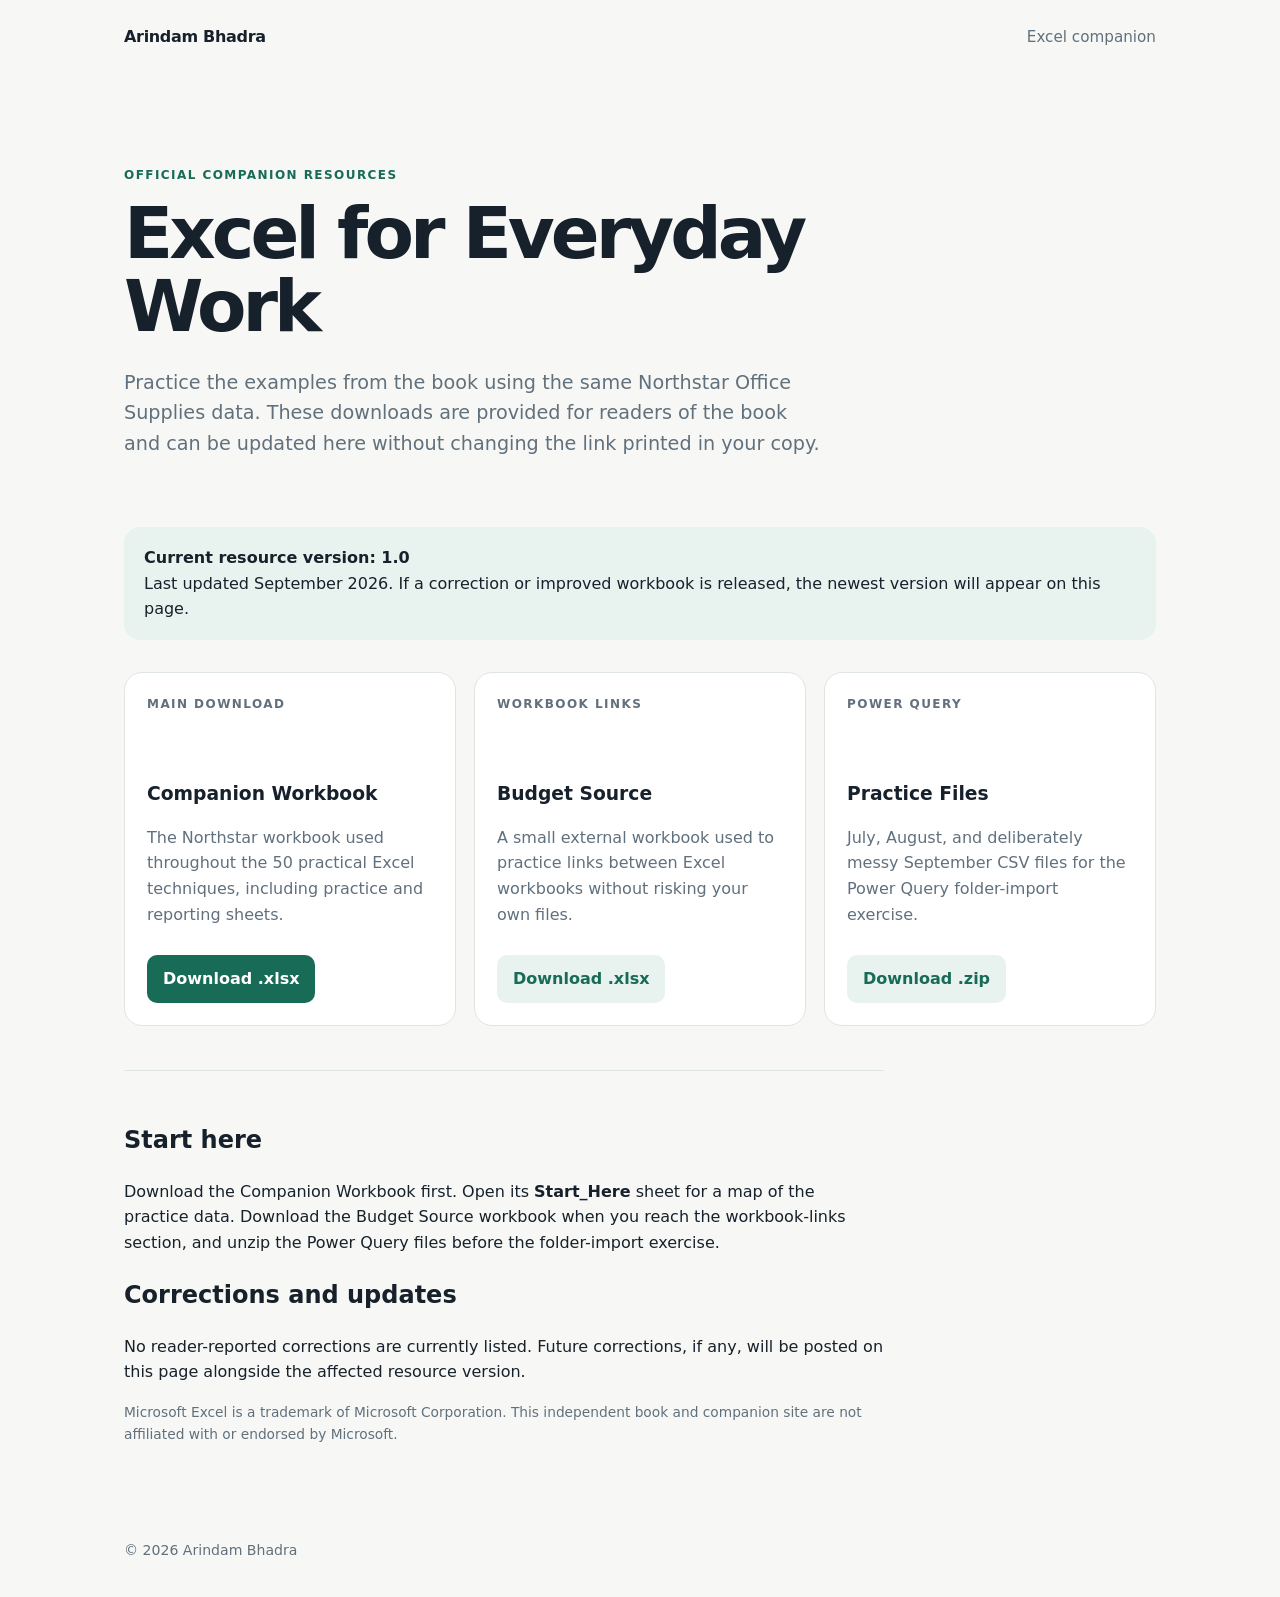
==== excel/index.html @ 5d4d0a57 "Add Excel companion resources page" ====
<!doctype html>
<html lang="en">
<head>
  <meta charset="utf-8" />
  <meta name="viewport" content="width=device-width, initial-scale=1" />
  <meta name="description" content="Official companion downloads for Excel for Everyday Work by Arindam Bhadra." />
  <title>Excel for Everyday Work | Companion Resources</title>
  <link rel="stylesheet" href="/styles.css" />
</head>
<body>
  <header class="site-header"><a class="brand" href="/">Arindam Bhadra</a><nav><a href="/excel/">Excel companion</a></nav></header>
  <main class="shell">
    <section class="resource-hero">
      <p class="eyebrow">Official companion resources</p>
      <h1>Excel for Everyday Work</h1>
      <p class="lede">Practice the examples from the book using the same Northstar Office Supplies data. These downloads are provided for readers of the book and can be updated here without changing the link printed in your copy.</p>
    </section>
    <div class="notice"><strong>Current resource version: 1.0</strong><br>Last updated September 2026. If a correction or improved workbook is released, the newest version will appear on this page.</div>
    <section class="resources">
      <article class="resource"><p class="eyebrow">Main download</p><h3>Companion Workbook</h3><p>The Northstar workbook used throughout the 50 practical Excel techniques, including practice and reporting sheets.</p><a class="button" href="/downloads/Excel_for_Everyday_Work_Companion.xlsx">Download .xlsx</a></article>
      <article class="resource"><p class="eyebrow">Workbook links</p><h3>Budget Source</h3><p>A small external workbook used to practice links between Excel workbooks without risking your own files.</p><a class="button secondary" href="/downloads/Budget_Source.xlsx">Download .xlsx</a></article>
      <article class="resource"><p class="eyebrow">Power Query</p><h3>Practice Files</h3><p>July, August, and deliberately messy September CSV files for the Power Query folder-import exercise.</p><a class="button secondary" href="/downloads/Power_Query_Practice_Files.zip">Download .zip</a></article>
    </section>
    <section class="help">
      <h2>Start here</h2>
      <p>Download the Companion Workbook first. Open its <strong>Start_Here</strong> sheet for a map of the practice data. Download the Budget Source workbook when you reach the workbook-links section, and unzip the Power Query files before the folder-import exercise.</p>
      <h2>Corrections and updates</h2>
      <p>No reader-reported corrections are currently listed. Future corrections, if any, will be posted on this page alongside the affected resource version.</p>
      <p class="meta">Microsoft Excel is a trademark of Microsoft Corporation. This independent book and companion site are not affiliated with or endorsed by Microsoft.</p>
    </section>
  </main>
  <footer>© <span id="year"></span> Arindam Bhadra</footer>
  <script>document.getElementById('year').textContent = new Date().getFullYear();</script>
</body>
</html>
---- styles.css ----
:root{--ink:#17212b;--muted:#61707d;--paper:#f7f8f5;--card:#fff;--accent:#176b57;--accent2:#e8f2ee;--line:#dfe5e1}*{box-sizing:border-box}html{scroll-behavior:smooth}body{margin:0;background:var(--paper);color:var(--ink);font-family:Inter,ui-sans-serif,system-ui,-apple-system,BlinkMacSystemFont,"Segoe UI",sans-serif;line-height:1.6}.site-header{max-width:1080px;margin:auto;padding:24px;display:flex;justify-content:space-between;align-items:center;gap:24px}.brand{font-weight:800;color:var(--ink);text-decoration:none;letter-spacing:-.02em}.site-header nav a{color:var(--muted);text-decoration:none;font-size:.95rem}.shell{max-width:1080px;margin:auto;padding:56px 24px 80px}.hero{max-width:760px;padding:32px 0 64px}.eyebrow{text-transform:uppercase;letter-spacing:.12em;font-size:.75rem;font-weight:800;color:var(--accent);margin:0 0 12px}.hero h1,.resource-hero h1{font-size:clamp(2.4rem,7vw,5.2rem);line-height:1.02;letter-spacing:-.055em;margin:0 0 24px;max-width:900px}.resource-hero h1{font-size:clamp(2.2rem,6vw,4.5rem)}.lede{font-size:1.2rem;color:var(--muted);max-width:700px}.book-grid{display:grid;gap:24px}.book-card{background:var(--card);border:1px solid var(--line);border-radius:24px;padding:28px;display:grid;grid-template-columns:140px 1fr;gap:28px;box-shadow:0 12px 35px rgba(23,33,43,.05)}.book-mark{height:180px;border-radius:12px;background:var(--accent);color:white;display:grid;place-items:center;font-weight:900;letter-spacing:.08em}.book-card h2,.resources h2{margin:0 0 8px;letter-spacing:-.03em}.button{display:inline-block;margin-top:12px;background:var(--accent);color:white;text-decoration:none;font-weight:750;padding:11px 16px;border-radius:10px}.button.secondary{background:var(--accent2);color:var(--accent)}.resource-hero{padding:36px 0 48px;max-width:850px}.notice{background:var(--accent2);border-radius:16px;padding:18px 20px;margin:0 0 32px}.resources{display:grid;grid-template-columns:repeat(3,1fr);gap:18px}.resource{background:white;border:1px solid var(--line);border-radius:18px;padding:22px}.resource h3{margin:0 0 8px}.resource p{color:var(--muted);min-height:72px}.meta{font-size:.86rem;color:var(--muted)}.help{margin-top:44px;border-top:1px solid var(--line);padding-top:30px;max-width:760px}footer{max-width:1080px;margin:auto;padding:0 24px 36px;color:var(--muted);font-size:.88rem}@media(max-width:720px){.site-header{align-items:flex-start;flex-direction:column}.shell{padding-top:20px}.book-card{grid-template-columns:1fr}.book-mark{height:110px}.resources{grid-template-columns:1fr}.resource p{min-height:0}}
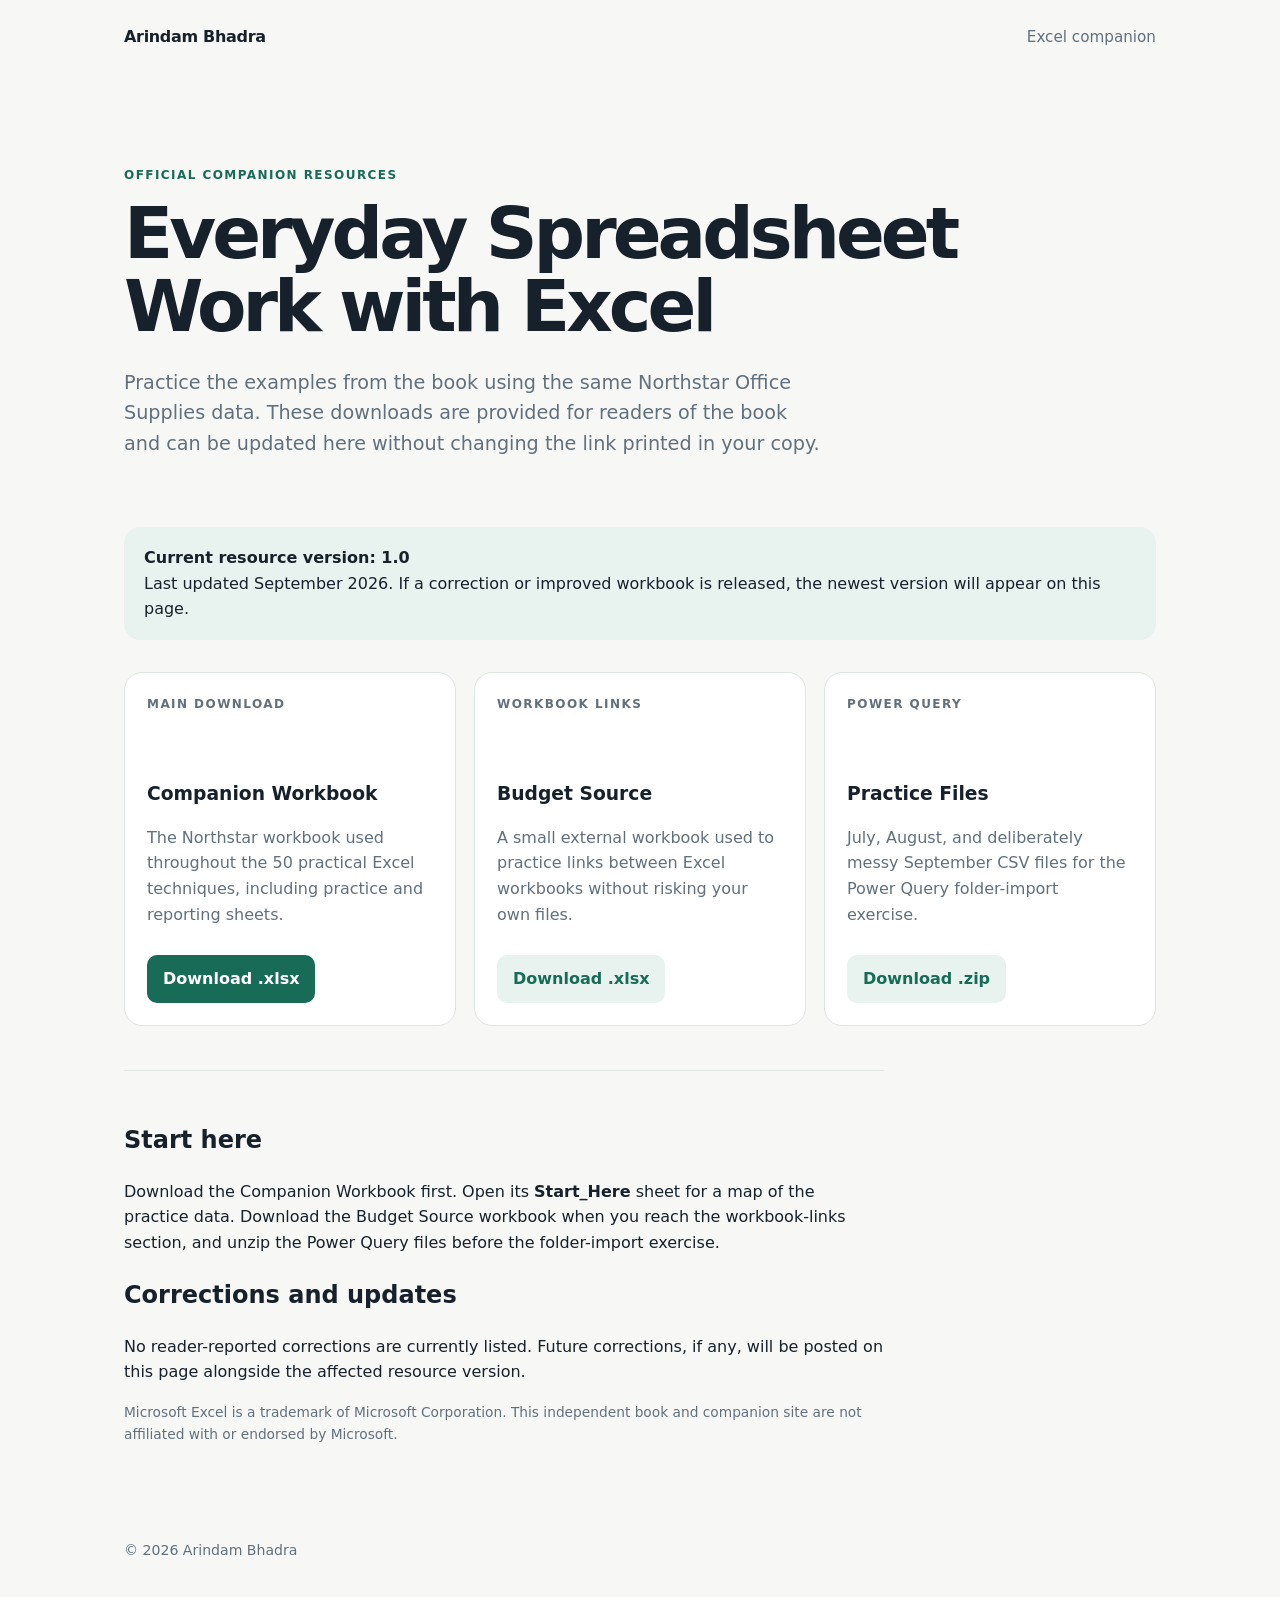
==== commit 8ebb82d2: "Update companion page for new book title" ====
--- a/excel/index.html
+++ b/excel/index.html
@@ -3,8 +3,8 @@
 <head>
   <meta charset="utf-8" />
   <meta name="viewport" content="width=device-width, initial-scale=1" />
-  <meta name="description" content="Official companion downloads for Excel for Everyday Work by Arindam Bhadra." />
-  <title>Excel for Everyday Work | Companion Resources</title>
+  <meta name="description" content="Official companion downloads for Everyday Spreadsheet Work with Excel by Arindam Bhadra." />
+  <title>Everyday Spreadsheet Work with Excel | Companion Resources</title>
   <link rel="stylesheet" href="/styles.css" />
 </head>
 <body>
@@ -12,7 +12,7 @@
   <main class="shell">
     <section class="resource-hero">
       <p class="eyebrow">Official companion resources</p>
-      <h1>Excel for Everyday Work</h1>
+      <h1>Everyday Spreadsheet Work with Excel</h1>
       <p class="lede">Practice the examples from the book using the same Northstar Office Supplies data. These downloads are provided for readers of the book and can be updated here without changing the link printed in your copy.</p>
     </section>
     <div class="notice"><strong>Current resource version: 1.0</strong><br>Last updated September 2026. If a correction or improved workbook is released, the newest version will appear on this page.</div>
